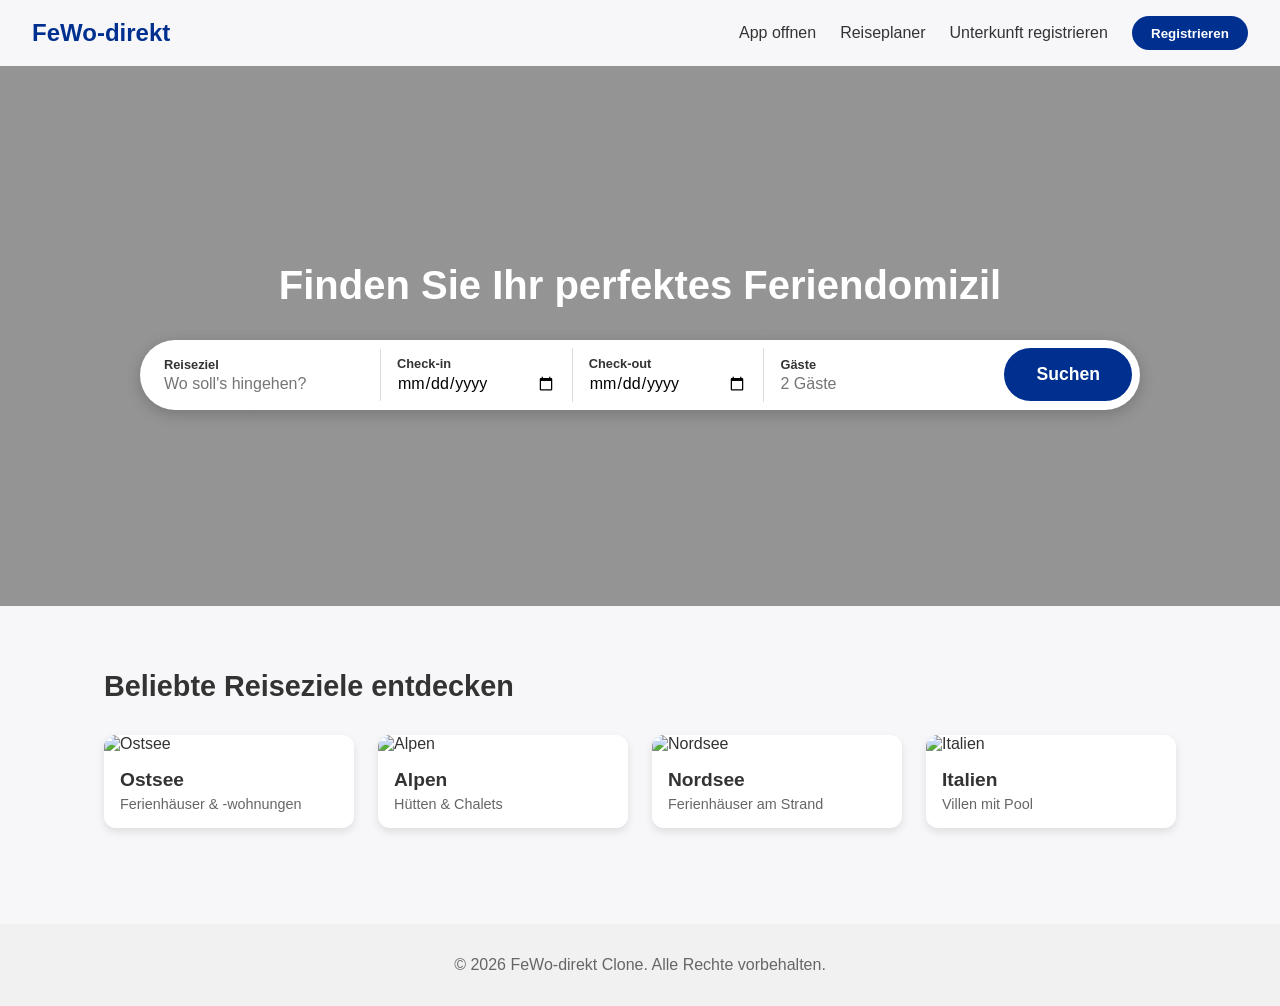
==== webpage.html @ 3610d12d "Html/css project" ====
<!DOCTYPE html>
<html lang="en">
<head>
    <meta charset="UTF-8">
    <meta name="viewport" content="width=device-width, initial-scale=1.0">
    <title>Front Page</title>
    <link rel="stylesheet" href="webpage.css">

</head>
<body>
    <nav class="navbar">
        <div class="logo">
            <h2>FeWo-direkt</h2>
            </div>
        <div class="nav-links">
            <a href="#">App offnen</a>
            <a href="#">Reiseplaner</a>
            <a href="#">Unterkunft registrieren</a>
            <button class="signup-btn">Registrieren</button>
        </div>
    </nav>
    <header class="hero">
        <div class="hero-content">
            <h1>Finden Sie Ihr perfektes Feriendomizil</h1>
            <form class="search-bar">
                 <div class="search-field">
                    <label>Reiseziel</label>
                    <input type="text" placeholder="Wo soll's hingehen?">
                </div>
                <div class="search-field">
                    <label>Check-in</label>
                    <input type="date">
                </div>
                <div class="search-field">
                    <label>Check-out</label>
                    <input type="date">
                </div>
                <div class="search-field">
                    <label>Gäste</label>
                    <input type="text" placeholder="2 Gäste">
                </div>
                <button type="submit" class="search-btn">Suchen</button>
                 
            </form>
        </div>
    </header>
    <main class="content">
        <h2>Beliebte Reiseziele entdecken</h2>
        <div class="grid-container">
            <div class="card">
                <img src="https://images.unsplash.com/photo-1506973035872-a4ec16b8e8d9?auto=format&fit=crop&w=400&q=80" alt="Ostsee">
                <div class="card-info">
                    <h3>Ostsee</h3>
                    <p>Ferienhäuser & -wohnungen</p>
                </div>
            </div>
            <div class="card">
                <img src="https://images.unsplash.com/photo-1501785888041-af3ef285b470?auto=format&fit=crop&w=400&q=80" alt="Alpen">
                <div class="card-info">
                    <h3>Alpen</h3>
                    <p>Hütten & Chalets</p>
                </div>
            </div>
            <div class="card">
                <img src="https://images.unsplash.com/photo-1499856871958-5b9627545d1a?auto=format&fit=crop&w=400&q=80" alt="Nordsee">
                <div class="card-info">
                    <h3>Nordsee</h3>
                    <p>Ferienhäuser am Strand</p>
                </div>
            </div>
            <div class="card">
                <img src="https://images.unsplash.com/photo-1516483638261-f41af5e5ceac?auto=format&fit=crop&w=400&q=80" alt="Italien">
                <div class="card-info">
                    <h3>Italien</h3>
                    <p>Villen mit Pool</p>
                </div>
            </div>
        </div>
    </main>
    <footer class="footer">
        <p>&copy; 2026 FeWo-direkt Clone. Alle Rechte vorbehalten.</p>
    </footer>
        
</body>
</html>
---- webpage.css ----
*{
    margin: 0;
    padding: 0;
    box-sizing: border-box;
    font-family: 'Segoie UI', 'Segoe UI', Tahoma, Geneva, Verdana, sans-serif;
}
body {
    background-color: #f7f7f9;
    color: #333;
}
.navbar {
    display: flex;
    justify-content: space-between;
    align-items: center;
    padding: 1rem 2rem;
    background-color: var(--bg-white);
    position: sticky;
    top: 0;
    z-index: 100;
}
:root{
    --primary-green: #499dad;
    --light-green: #e6f4ea;
    --white: #ffffff;
    --off-white: #f4f4f4;
}
.logo h2 {
    color: #00308F; /* Standard brand blue */
    font-size: 1.5rem;
    font-weight: bold;
}
.nav-links {
    display: flex;
    align-items: center;
    gap: 1.5rem;
}
.nav-links a {
    text-decoration: none;
    color: #333;
    font-weight: 500;
    transition: color 0.3s;
}
.nav-links a:hover {
    color: #00308F;
}
.signup-btn {
    background-color: #00308F;
    color: white;
    border: none;
    padding: 0.6rem 1.2rem;
    border-radius: 20px;
    cursor: pointer;
    font-weight: bold;
    transition: background-color 0.3s;
}
.signup-btn:hover {
    background-color: #002060;
}
.hero {
    height: 60vh;
    min-height: 400px;
    background-image: linear-gradient(rgba(0, 0, 0, 0.4), rgba(0, 0, 0, 0.4)), url('https://images.unsplash.com/photo-1476514525535-07fb3b4ae5f1?auto=format&fit=crop&w=1600&q=80');
    background-size: cover;
    background-position: center;
    display: flex;
    justify-content: center;
    align-items: center;
    padding: 0 5%;
}
.hero-content {
    width: 100%;
    max-width: 1000px;
    text-align: center;
}
.hero-content h1 {
    color: white;
    font-size: 2.5rem;
    margin-bottom: 2rem;
}
.search-bar {
    display: flex;
    background: white;
    padding: 0.5rem;
    border-radius: 40px;
    box-shadow: 0 4px 15px rgba(0,0,0,0.2);
    align-items: center;
    flex-wrap: wrap; /* Helps with responsiveness */
}
.search-field {
    flex: 1;
    display: flex;
    flex-direction: column;
    padding: 0.5rem 1rem;
    border-right: 1px solid #ddd;
    text-align: left;
}
.search-field:nth-child(4) {
    border-right: none;
}
.search-field label {
    font-size: 0.8rem;
    font-weight: bold;
    margin-bottom: 0.2rem;
}
.search-field input {
    border: none;
    outline: none;
    font-size: 1rem;
    background: transparent;
}
.search-btn {
    background-color: #00308F;
    color: white;
    border: none;
    padding: 1rem 2rem;
    border-radius: 30px;
    cursor: pointer;
    font-size: 1.1rem;
    font-weight: bold;
    margin-left: 0.5rem;
}
.search-btn:hover {
    background-color: #002060;
}
.content {
    padding: 4rem 5%;
    max-width: 1200px;
    margin: auto;
}
.content h2 {
    margin-bottom: 2rem;
    font-size: 1.8rem;
}
.grid-container {
    display: grid;
    grid-template-columns: repeat(auto-fit, minmax(250px, 1fr));
    gap: 1.5rem;
}
.card {
    background: white;
    border-radius: 12px;
    overflow: hidden;
    box-shadow: 0 4px 8px rgba(0,0,0,0.1);
    transition: transform 0.3s, box-shadow 0.3s;
    cursor: pointer;
}
.card:hover {
    transform: translateY(-5px);
    box-shadow: 0 8px 16px rgba(0,0,0,0.2);
}
.card img {
    width: 100%;
    height: 180px;
    object-fit: cover;
}
.card-info {
    padding: 1rem;
}
.card-info h3 {
    font-size: 1.2rem;
    margin-bottom: 0.3rem;
}
.card-info p {
    color: #666;
    font-size: 0.9rem;
}
.footer {
    text-align: center;
    padding: 2rem;
    background-color: #f1f1f1;
    color: #666;
    margin-top: 2rem;
}
.footer a {
    color: #00308F;
    text-decoration: none;
    font-weight: bold;
}
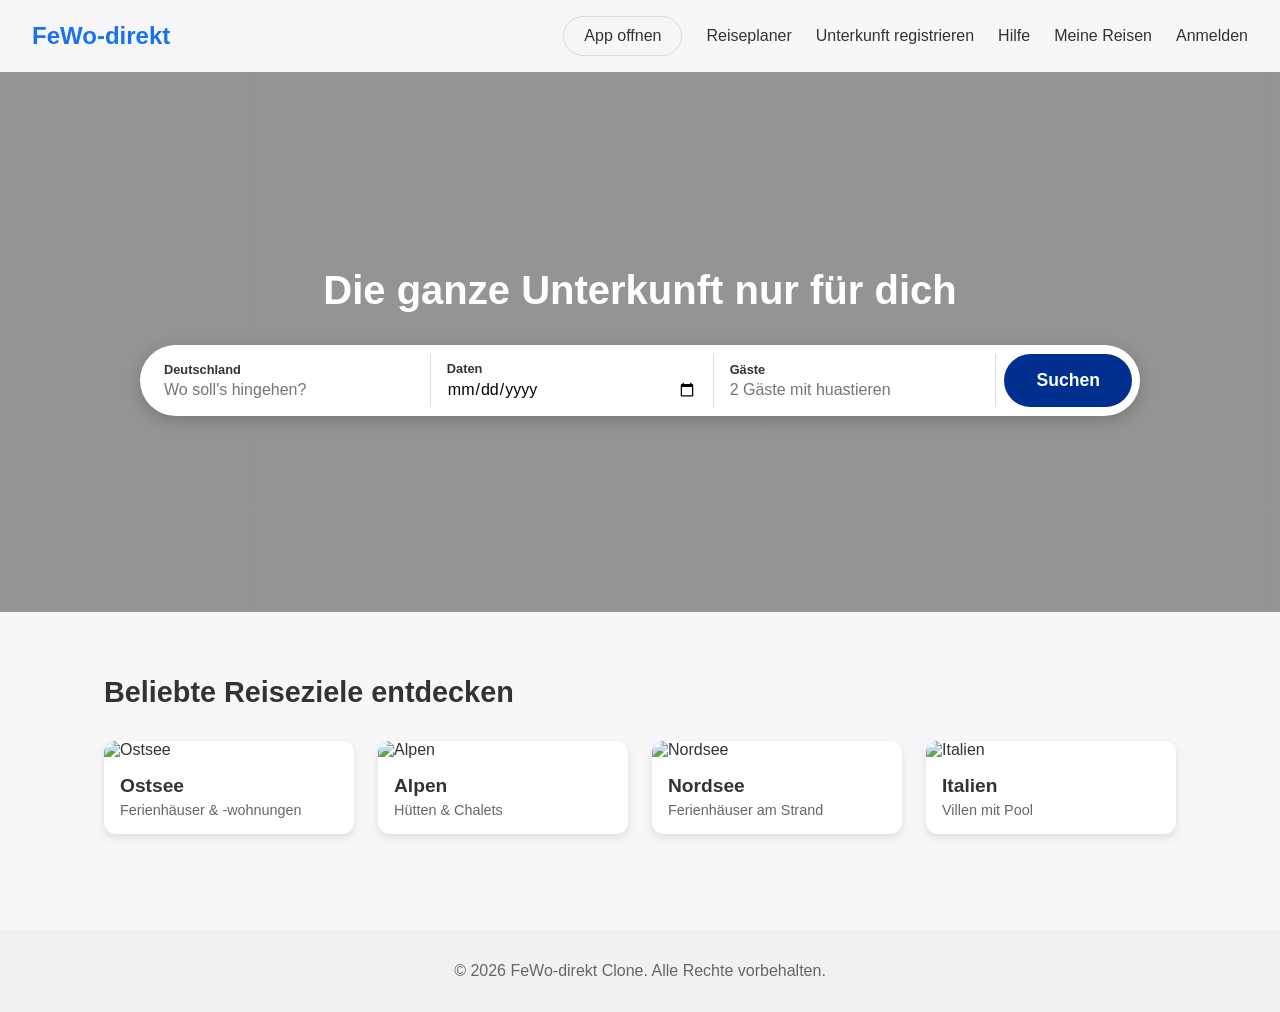
==== commit 09da8132: "Changes on the navigation bar styling and logo color" ====
--- a/webpage.html
+++ b/webpage.html
@@ -13,31 +13,29 @@
             <h2>FeWo-direkt</h2>
             </div>
         <div class="nav-links">
-            <a href="#">App offnen</a>
+            <div class="pin"><button class="signup-btn"><a href="#">App offnen</a></button></div>
             <a href="#">Reiseplaner</a>
             <a href="#">Unterkunft registrieren</a>
-            <button class="signup-btn">Registrieren</button>
+            <a href="#">Hilfe</a>
+            <a href="#">Meine Reisen</a>
+            <a href="#">Anmelden</a>
         </div>
     </nav>
     <header class="hero">
         <div class="hero-content">
-            <h1>Finden Sie Ihr perfektes Feriendomizil</h1>
+            <h1>Die ganze Unterkunft nur für dich</h1>
             <form class="search-bar">
                  <div class="search-field">
-                    <label>Reiseziel</label>
+                    <label>Deutschland</label>
                     <input type="text" placeholder="Wo soll's hingehen?">
                 </div>
                 <div class="search-field">
-                    <label>Check-in</label>
-                    <input type="date">
-                </div>
-                <div class="search-field">
-                    <label>Check-out</label>
+                    <label>Daten</label>
                     <input type="date">
                 </div>
                 <div class="search-field">
                     <label>Gäste</label>
-                    <input type="text" placeholder="2 Gäste">
+                    <input type="text" placeholder="2 Gäste mit huastieren">
                 </div>
                 <button type="submit" class="search-btn">Suchen</button>
                  
--- a/webpage.css
+++ b/webpage.css
@@ -25,7 +25,7 @@
     --off-white: #f4f4f4;
 }
 .logo h2 {
-    color: #00308F; /* Standard brand blue */
+    color: #1a73e8; /* Standard brand blue */
     font-size: 1.5rem;
     font-weight: bold;
 }
@@ -40,21 +40,31 @@
     font-weight: 500;
     transition: color 0.3s;
 }
-.nav-links a:hover {
-    color: #00308F;
+
+.signup-btn {
+    display: inline-flex;
+    align-items: center;
+    gap: 12px;
+    padding: 10px 20px;
+    background-color: transparent;
+    color: #1a73e8;
+    border: 1px solid #dadce0;
+    border-radius: 50px;
+    font-family: 'Roboto', sans-serif;
+    font-size: 16px;
+    font-weight: 500;
+    cursor: pointer;
+    transition: background-color 0.3s, box-shadow 0.3s;
+
 }
-.signup-btn {
-    background-color: #00308F;
-    color: white;
-    border: none;
-    padding: 0.6rem 1.2rem;
-    border-radius: 20px;
-    cursor: pointer;
-    font-weight: bold;
-    transition: background-color 0.3s;
+.pin{
+   color:#1a73e8;
 }
 .signup-btn:hover {
-    background-color: #002060;
+    background-color: #f8f9fa;
+    border-color:#d2e3fc;
+    
+    
 }
 .hero {
     height: 60vh;
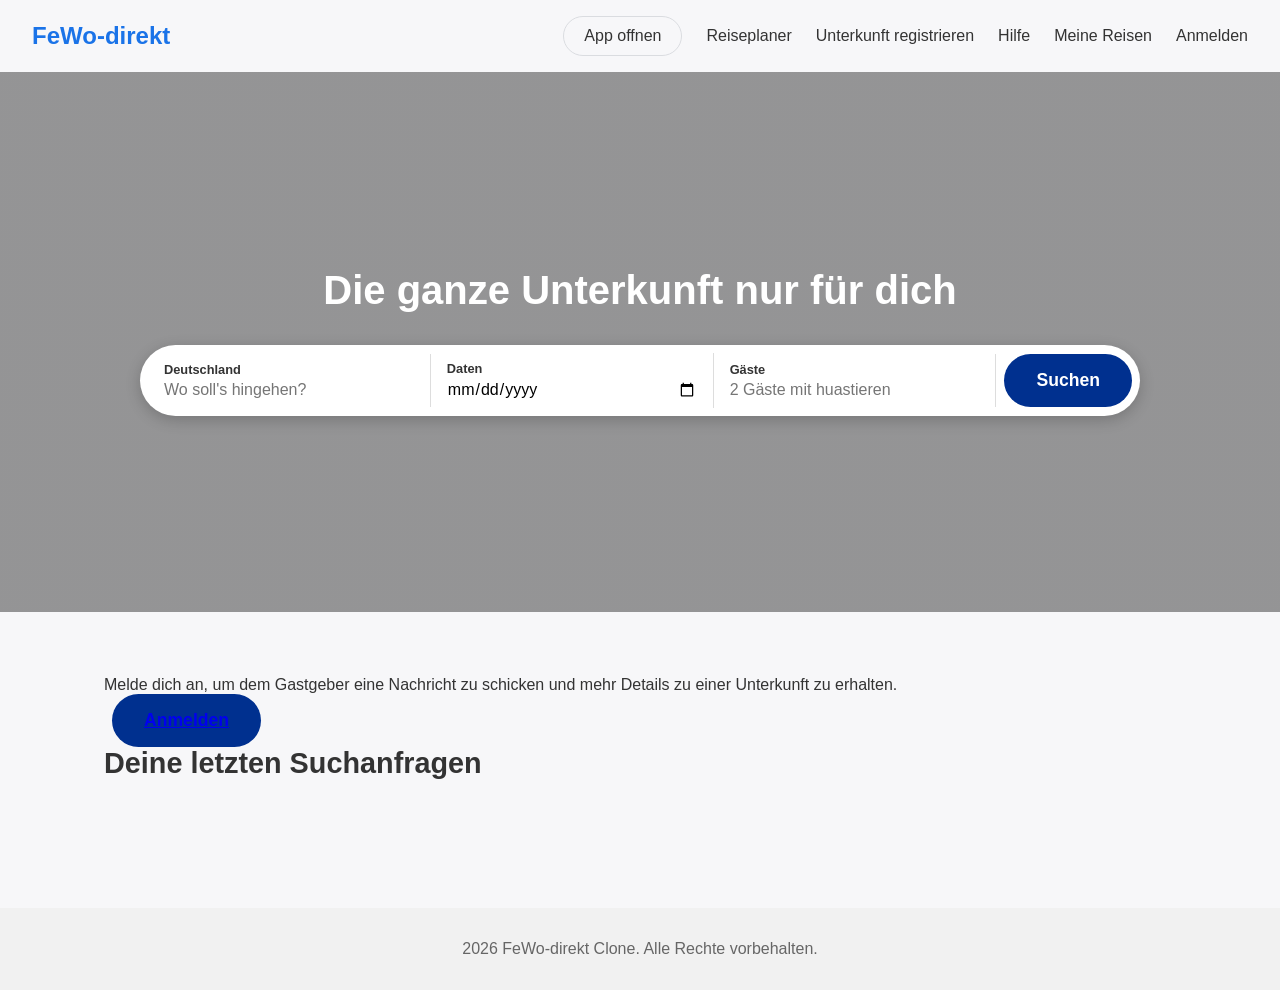
==== commit ab348dc6: "Adjustment on the main" ====
--- a/webpage.html
+++ b/webpage.html
@@ -43,40 +43,15 @@
         </div>
     </header>
     <main class="content">
-        <h2>Beliebte Reiseziele entdecken</h2>
-        <div class="grid-container">
-            <div class="card">
-                <img src="https://images.unsplash.com/photo-1506973035872-a4ec16b8e8d9?auto=format&fit=crop&w=400&q=80" alt="Ostsee">
-                <div class="card-info">
-                    <h3>Ostsee</h3>
-                    <p>Ferienhäuser & -wohnungen</p>
-                </div>
-            </div>
-            <div class="card">
-                <img src="https://images.unsplash.com/photo-1501785888041-af3ef285b470?auto=format&fit=crop&w=400&q=80" alt="Alpen">
-                <div class="card-info">
-                    <h3>Alpen</h3>
-                    <p>Hütten & Chalets</p>
-                </div>
-            </div>
-            <div class="card">
-                <img src="https://images.unsplash.com/photo-1499856871958-5b9627545d1a?auto=format&fit=crop&w=400&q=80" alt="Nordsee">
-                <div class="card-info">
-                    <h3>Nordsee</h3>
-                    <p>Ferienhäuser am Strand</p>
-                </div>
-            </div>
-            <div class="card">
-                <img src="https://images.unsplash.com/photo-1516483638261-f41af5e5ceac?auto=format&fit=crop&w=400&q=80" alt="Italien">
-                <div class="card-info">
-                    <h3>Italien</h3>
-                    <p>Villen mit Pool</p>
-                </div>
-            </div>
+        <div class="message-bar">
+            <p>Melde dich an, um dem Gastgeber eine Nachricht zu schicken und mehr Details zu einer Unterkunft zu erhalten.</p>
+            <button class="search-btn"><a href="#">Anmelden</a></button>
         </div>
+        <h2>Deine letzten Suchanfragen</h2>
+
     </main>
     <footer class="footer">
-        <p>&copy; 2026 FeWo-direkt Clone. Alle Rechte vorbehalten.</p>
+        <p>2026 FeWo-direkt Clone. Alle Rechte vorbehalten.</p>
     </footer>
         
 </body>
--- a/webpage.css
+++ b/webpage.css
@@ -186,4 +186,6 @@
     text-decoration: none;
     font-weight: bold;
 }
+.message-bar{
 
+}
